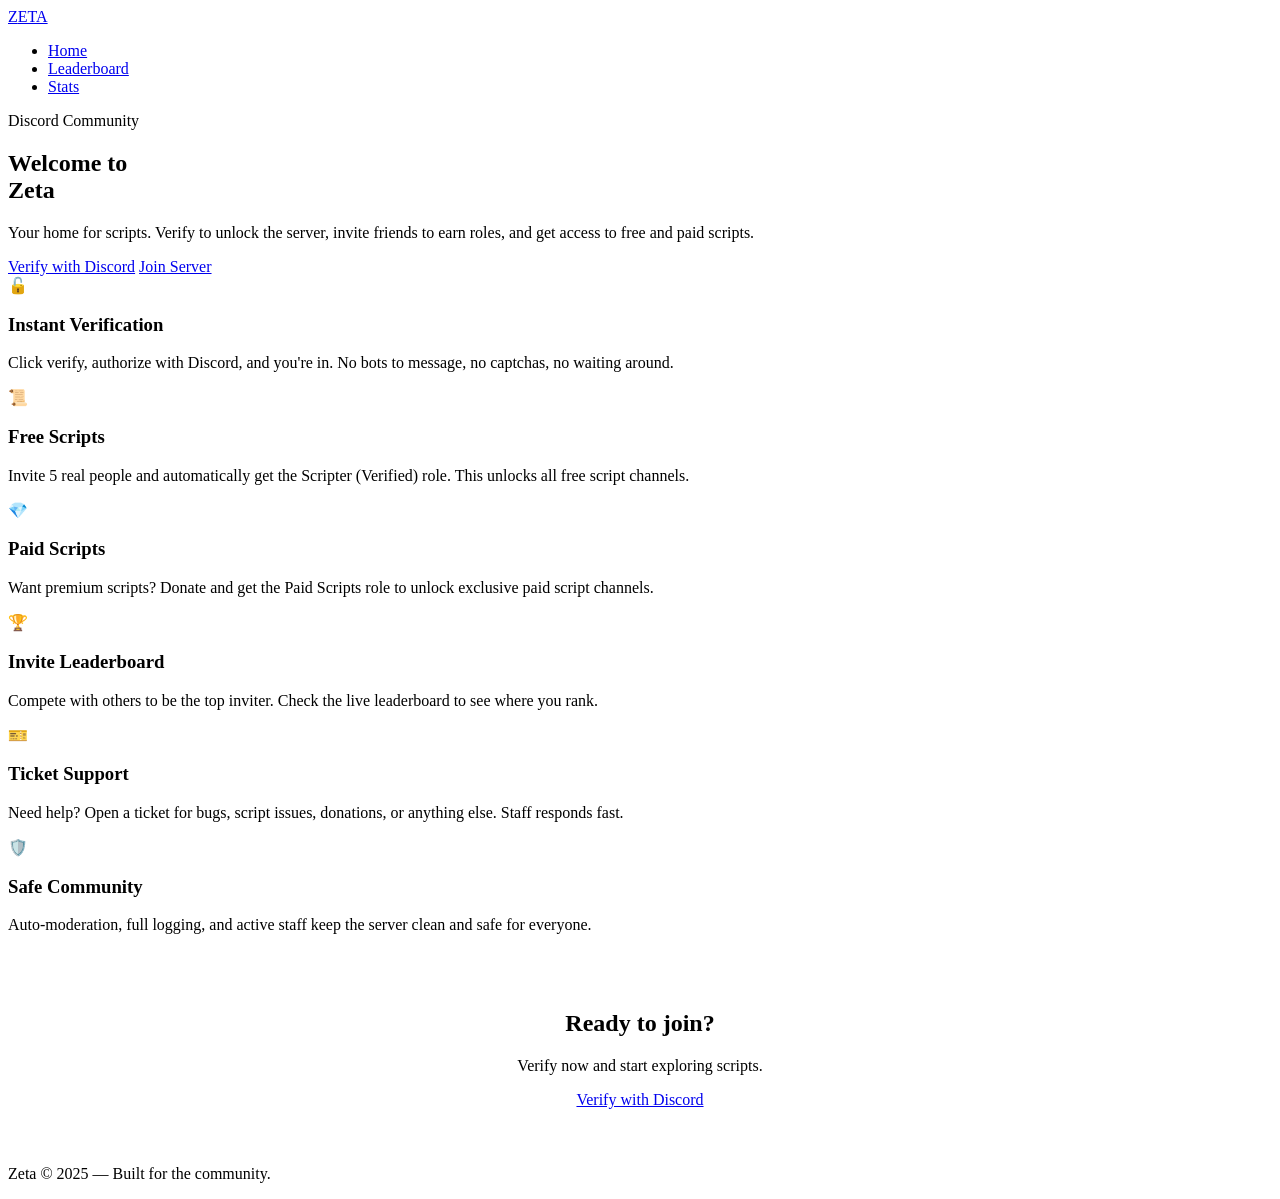
==== index.html @ a49b8cf0 "Add files via upload" ====
<!DOCTYPE html>
<html lang="en">
<head>
  <meta charset="UTF-8">
  <meta name="viewport" content="width=device-width, initial-scale=1.0">
  <title>Zeta — Discord Scripts Community</title>
  <meta name="description" content="Join Zeta, the Discord community for scripts. Verify, invite friends, and unlock free and paid scripts.">
  <meta name="theme-color" content="#00ae86">
  <link rel="stylesheet" href="css/style.css">
</head>
<body>
  <div class="glow glow-1"></div>
  <div class="glow glow-2"></div>
  <div class="glow glow-3"></div>

  <nav>
    <div class="nav-inner">
      <a href="index.html" class="logo"><span>Z</span>ETA</a>
      <ul class="links">
        <li><a href="index.html" class="active">Home</a></li>
        <li><a href="leaderboard.html">Leaderboard</a></li>
        <li><a href="stats.html">Stats</a></li>
      </ul>
    </div>
  </nav>

  <main>
    <section class="hero">
      <div class="fade-up">
        <span class="badge">Discord Community</span>
      </div>
      <h1 class="fade-up">Welcome to<br><span class="accent">Zeta</span></h1>
      <p class="subtitle fade-up">Your home for scripts. Verify to unlock the server, invite friends to earn roles, and get access to free and paid scripts.</p>
      <div class="btn-group fade-up">
        <a href="WORKER_URL/verify" class="btn btn-primary">Verify with Discord</a>
        <a href="https://discord.gg/YOUR_INVITE" class="btn btn-outline">Join Server</a>
      </div>
    </section>

    <section class="features">
      <div class="card feature-card fade-up">
        <div class="icon">🔓</div>
        <h3>Instant Verification</h3>
        <p>Click verify, authorize with Discord, and you're in. No bots to message, no captchas, no waiting around.</p>
      </div>
      <div class="card feature-card fade-up">
        <div class="icon">📜</div>
        <h3>Free Scripts</h3>
        <p>Invite 5 real people and automatically get the Scripter (Verified) role. This unlocks all free script channels.</p>
      </div>
      <div class="card feature-card fade-up">
        <div class="icon">💎</div>
        <h3>Paid Scripts</h3>
        <p>Want premium scripts? Donate and get the Paid Scripts role to unlock exclusive paid script channels.</p>
      </div>
      <div class="card feature-card fade-up">
        <div class="icon">🏆</div>
        <h3>Invite Leaderboard</h3>
        <p>Compete with others to be the top inviter. Check the live leaderboard to see where you rank.</p>
      </div>
      <div class="card feature-card fade-up">
        <div class="icon">🎫</div>
        <h3>Ticket Support</h3>
        <p>Need help? Open a ticket for bugs, script issues, donations, or anything else. Staff responds fast.</p>
      </div>
      <div class="card feature-card fade-up">
        <div class="icon">🛡️</div>
        <h3>Safe Community</h3>
        <p>Auto-moderation, full logging, and active staff keep the server clean and safe for everyone.</p>
      </div>
    </section>

    <section style="text-align:center; padding: 40px 0;">
      <div class="section-title">
        <h2>Ready to join?</h2>
        <p>Verify now and start exploring scripts.</p>
      </div>
      <div class="btn-group">
        <a href="WORKER_URL/verify" class="btn btn-discord">Verify with Discord</a>
      </div>
    </section>
  </main>

  <footer>
    <p>Zeta &copy; 2025 &mdash; Built for the community.</p>
  </footer>
</body>
</html>
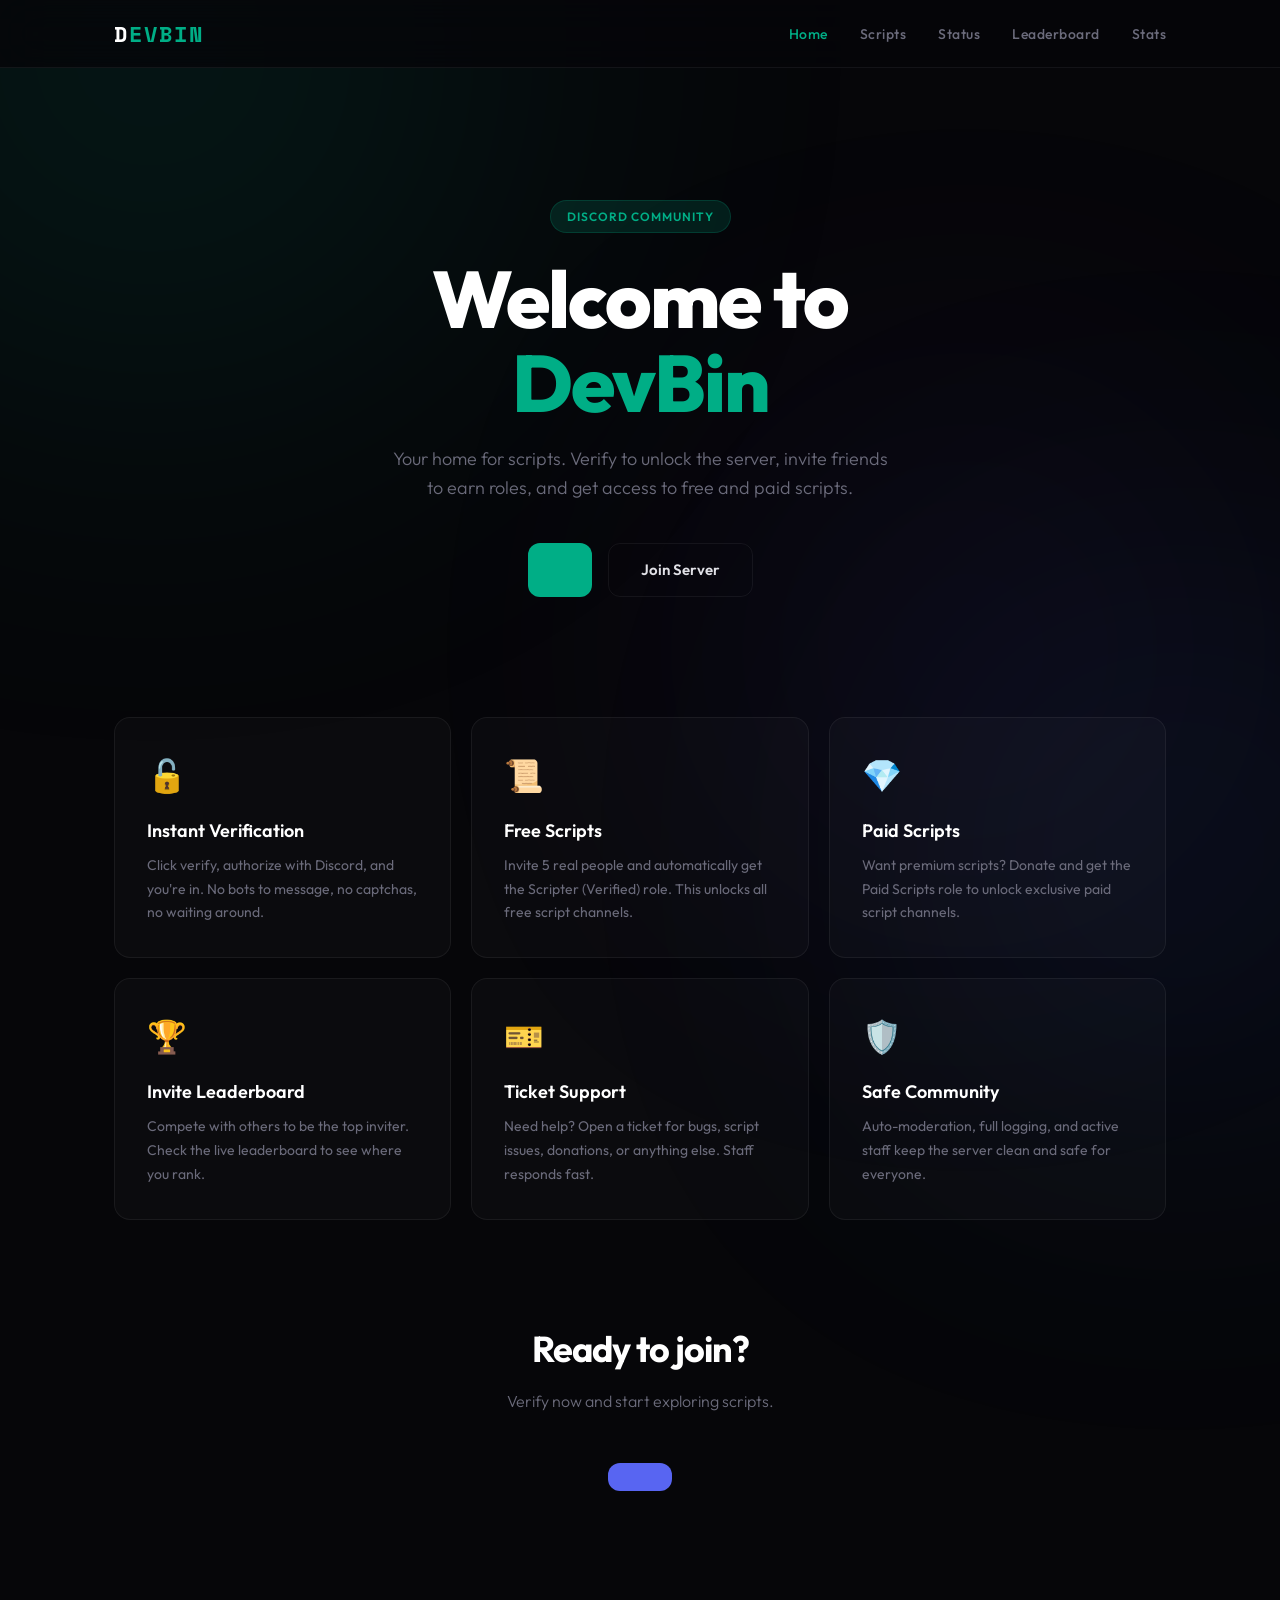
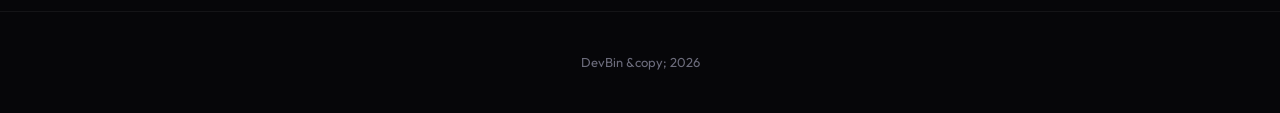
==== commit 0d580c02: "Add files via upload" ====
--- a/index.html
+++ b/index.html
@@ -1,88 +1 @@
-<!DOCTYPE html>
-<html lang="en">
-<head>
-  <meta charset="UTF-8">
-  <meta name="viewport" content="width=device-width, initial-scale=1.0">
-  <title>Zeta — Discord Scripts Community</title>
-  <meta name="description" content="Join Zeta, the Discord community for scripts. Verify, invite friends, and unlock free and paid scripts.">
-  <meta name="theme-color" content="#00ae86">
-  <link rel="stylesheet" href="css/style.css">
-</head>
-<body>
-  <div class="glow glow-1"></div>
-  <div class="glow glow-2"></div>
-  <div class="glow glow-3"></div>
-
-  <nav>
-    <div class="nav-inner">
-      <a href="index.html" class="logo"><span>Z</span>ETA</a>
-      <ul class="links">
-        <li><a href="index.html" class="active">Home</a></li>
-        <li><a href="leaderboard.html">Leaderboard</a></li>
-        <li><a href="stats.html">Stats</a></li>
-      </ul>
-    </div>
-  </nav>
-
-  <main>
-    <section class="hero">
-      <div class="fade-up">
-        <span class="badge">Discord Community</span>
-      </div>
-      <h1 class="fade-up">Welcome to<br><span class="accent">Zeta</span></h1>
-      <p class="subtitle fade-up">Your home for scripts. Verify to unlock the server, invite friends to earn roles, and get access to free and paid scripts.</p>
-      <div class="btn-group fade-up">
-        <a href="WORKER_URL/verify" class="btn btn-primary">Verify with Discord</a>
-        <a href="https://discord.gg/YOUR_INVITE" class="btn btn-outline">Join Server</a>
-      </div>
-    </section>
-
-    <section class="features">
-      <div class="card feature-card fade-up">
-        <div class="icon">🔓</div>
-        <h3>Instant Verification</h3>
-        <p>Click verify, authorize with Discord, and you're in. No bots to message, no captchas, no waiting around.</p>
-      </div>
-      <div class="card feature-card fade-up">
-        <div class="icon">📜</div>
-        <h3>Free Scripts</h3>
-        <p>Invite 5 real people and automatically get the Scripter (Verified) role. This unlocks all free script channels.</p>
-      </div>
-      <div class="card feature-card fade-up">
-        <div class="icon">💎</div>
-        <h3>Paid Scripts</h3>
-        <p>Want premium scripts? Donate and get the Paid Scripts role to unlock exclusive paid script channels.</p>
-      </div>
-      <div class="card feature-card fade-up">
-        <div class="icon">🏆</div>
-        <h3>Invite Leaderboard</h3>
-        <p>Compete with others to be the top inviter. Check the live leaderboard to see where you rank.</p>
-      </div>
-      <div class="card feature-card fade-up">
-        <div class="icon">🎫</div>
-        <h3>Ticket Support</h3>
-        <p>Need help? Open a ticket for bugs, script issues, donations, or anything else. Staff responds fast.</p>
-      </div>
-      <div class="card feature-card fade-up">
-        <div class="icon">🛡️</div>
-        <h3>Safe Community</h3>
-        <p>Auto-moderation, full logging, and active staff keep the server clean and safe for everyone.</p>
-      </div>
-    </section>
-
-    <section style="text-align:center; padding: 40px 0;">
-      <div class="section-title">
-        <h2>Ready to join?</h2>
-        <p>Verify now and start exploring scripts.</p>
-      </div>
-      <div class="btn-group">
-        <a href="WORKER_URL/verify" class="btn btn-discord">Verify with Discord</a>
-      </div>
-    </section>
-  </main>
-
-  <footer>
-    <p>Zeta &copy; 2025 &mdash; Built for the community.</p>
-  </footer>
-</body>
-</html>
+<!DOCTYPE html><html lang="en"><head><meta charset="UTF-8"><meta name="viewport" content="width=device-width,initial-scale=1.0"><title>&#x44;&#x65;&#x76;&#x42;&#x69;&#x6E;&#x20;&#x26;&#x23;&#x38;&#x32;&#x31;&#x32;&#x3B;&#x20;&#x44;&#x69;&#x73;&#x63;&#x6F;&#x72;&#x64;&#x20;&#x53;&#x63;&#x72;&#x69;&#x70;&#x74;&#x73;&#x20;&#x43;&#x6F;&#x6D;&#x6D;&#x75;&#x6E;&#x69;&#x74;&#x79;</title><meta name="description" content="&#x4A;&#x6F;&#x69;&#x6E;&#x20;&#x44;&#x65;&#x76;&#x42;&#x69;&#x6E;&#x2C;&#x20;&#x74;&#x68;&#x65;&#x20;&#x44;&#x69;&#x73;&#x63;&#x6F;&#x72;&#x64;&#x20;&#x63;&#x6F;&#x6D;&#x6D;&#x75;&#x6E;&#x69;&#x74;&#x79;&#x20;&#x66;&#x6F;&#x72;&#x20;&#x73;&#x63;&#x72;&#x69;&#x70;&#x74;&#x73;&#x2E;"><meta name="theme-color" content="#00ae86"><style>@import url('https://fonts.googleapis.com/css2?family=Space+Mono:wght@400;700&family=Outfit:wght@300;400;500;600;700;800&display=swap');:root{--_0:#060609;--_1:rgba(255,255,255,0.025);--_2:rgba(255,255,255,0.05);--_3:rgba(255,255,255,0.06);--_4:rgba(255,255,255,0.12);--_5:#e0e0e6;--_6:#6b6b7b;--_7:#ffffff;--_8:#00ae86;--_9:rgba(0,174,134,0.15);--_a:#008a6a;--_b:#5865F2;--_c:#4752c4;--_d:#ff4466;--_e:#ffd700;--_f:#c0c0c0;--_g:#cd7f32}*{margin:0;padding:0;box-sizing:border-box}html{scroll-behavior:smooth}body{background:var(--_0);color:var(--_5);font-family:'Outfit',sans-serif;min-height:100vh;overflow-x:hidden;line-height:1.6}.x0{position:fixed;border-radius:50%;filter:blur(180px);opacity:.12;pointer-events:none;z-index:0}.x0a{width:700px;height:700px;background:var(--_8);top:-300px;left:-200px}.x0b{width:500px;height:500px;background:#3b82f6;bottom:-200px;right:-150px}.x0c{width:400px;height:400px;background:#8b5cf6;top:50%;left:60%}.x1{position:fixed;top:0;width:100%;z-index:100;padding:16px 0;backdrop-filter:blur(20px);background:rgba(6,6,9,0.8);border-bottom:1px solid var(--_3)}.x1i{max-width:1100px;margin:0 auto;padding:0 24px;display:flex;align-items:center;justify-content:space-between}.x1l{font-family:'Space Mono',monospace;font-size:22px;font-weight:700;color:var(--_8);text-decoration:none;letter-spacing:2px;text-transform:uppercase}.x1l span{color:var(--_7)}.x1n{display:flex;gap:32px;list-style:none}.x1n a{color:var(--_6);text-decoration:none;font-weight:500;font-size:14px;letter-spacing:.5px;transition:color .2s}.x1n a:hover,.x1n a.q{color:var(--_8)}.x2{position:relative;z-index:1;max-width:1100px;margin:0 auto;padding:120px 24px 80px}.x3{text-align:center;padding:80px 0 60px}.x3b{display:inline-block;padding:6px 16px;background:var(--_9);border:1px solid rgba(0,174,134,0.2);border-radius:100px;font-size:12px;font-weight:600;color:var(--_8);letter-spacing:1px;text-transform:uppercase;margin-bottom:24px}.x3h{font-size:clamp(48px,8vw,80px);font-weight:800;color:var(--_7);line-height:1.05;margin-bottom:20px;letter-spacing:-2px}.x3h .a{color:var(--_8)}.x3p{font-size:18px;color:var(--_6);max-width:500px;margin:0 auto 40px;font-weight:300}.b0{display:inline-flex;align-items:center;gap:10px;padding:14px 32px;border-radius:12px;font-size:15px;font-weight:600;text-decoration:none;transition:all .25s ease;border:none;cursor:pointer;font-family:'Outfit',sans-serif}.b1{background:var(--_8);color:#000}.b1:hover{background:#00c896;transform:translateY(-2px);box-shadow:0 8px 40px var(--_9)}.b2{background:var(--_b);color:#fff}.b2:hover{background:var(--_c);transform:translateY(-2px);box-shadow:0 8px 40px rgba(88,101,242,0.25)}.b3{background:transparent;color:var(--_5);border:1px solid var(--_3)}.b3:hover{border-color:var(--_8);color:var(--_8);transform:translateY(-2px)}.bg{display:flex;gap:16px;justify-content:center;flex-wrap:wrap}.c0{background:var(--_1);border:1px solid var(--_3);border-radius:16px;padding:32px;transition:all .3s ease}.c0:hover{background:var(--_2);border-color:var(--_4);transform:translateY(-2px)}.g0{display:grid;grid-template-columns:repeat(auto-fit,minmax(300px,1fr));gap:20px;margin:60px 0}.g0c{padding:32px}.g0c .i{font-size:32px;margin-bottom:16px}.g0c h3{font-size:18px;font-weight:600;color:var(--_7);margin-bottom:8px}.g0c p{font-size:14px;color:var(--_6);line-height:1.7}.st{text-align:center;margin-bottom:48px}.st h2{font-size:36px;font-weight:700;color:var(--_7);margin-bottom:12px;letter-spacing:-1px}.st p{font-size:16px;color:var(--_6);font-weight:300}.ll{max-width:700px;margin:0 auto;display:flex;flex-direction:column;gap:8px}.lr{display:flex;align-items:center;gap:16px;padding:16px 24px;background:var(--_1);border:1px solid var(--_3);border-radius:12px;transition:all .2s ease}.lr:hover{background:var(--_2);border-color:var(--_4)}.lr.t1{border-left:3px solid var(--_e)}.lr.t2{border-left:3px solid var(--_f)}.lr.t3{border-left:3px solid var(--_g)}.lk{font-family:'Space Mono',monospace;font-size:18px;font-weight:700;width:40px;text-align:center;flex-shrink:0}.lk.t1{color:var(--_e)}.lk.t2{color:var(--_f)}.lk.t3{color:var(--_g)}.la{width:40px;height:40px;border-radius:50%;background:var(--_3);flex-shrink:0}.li{flex:1}.ln{font-weight:600;color:var(--_7);font-size:15px}.lc{font-family:'Space Mono',monospace;font-weight:700;color:var(--_8);font-size:16px;flex-shrink:0}.sg{display:grid;grid-template-columns:repeat(auto-fit,minmax(220px,1fr));gap:20px;max-width:900px;margin:0 auto}.sc{text-align:center;padding:36px 24px}.sv{font-family:'Space Mono',monospace;font-size:42px;font-weight:700;color:var(--_8);line-height:1;margin-bottom:8px}.sl{font-size:14px;color:var(--_6);text-transform:uppercase;letter-spacing:1px;font-weight:500}.rp{display:flex;align-items:center;justify-content:center;min-height:calc(100vh - 200px);text-align:center}.ri{font-size:72px;margin-bottom:24px}.rp h1{font-size:32px;font-weight:700;margin-bottom:12px}.rp h1.rs{color:var(--_8)}.rp h1.re{color:var(--_d)}.rp p{color:var(--_6);font-size:16px;margin-bottom:32px;max-width:400px;margin-left:auto;margin-right:auto}.ld{text-align:center;padding:60px 0;color:var(--_6)}.ld .sp{width:32px;height:32px;border:3px solid var(--_3);border-top-color:var(--_8);border-radius:50%;animation:_s .8s linear infinite;margin:0 auto 16px}@keyframes _s{to{transform:rotate(360deg)}}.ft{position:relative;z-index:1;text-align:center;padding:40px 24px;border-top:1px solid var(--_3);color:var(--_6);font-size:13px}.ft a{color:var(--_8);text-decoration:none}@media(max-width:640px){.x1n{gap:20px}.x1n a{font-size:13px}.x3{padding:40px 0}.x3h{letter-spacing:-1px}.g0{grid-template-columns:1fr}.sg{grid-template-columns:repeat(2,1fr)}.bg{flex-direction:column;align-items:center}}@keyframes _f{from{opacity:0;transform:translateY(20px)}to{opacity:1;transform:translateY(0)}}.z{animation:_f .6s ease forwards;opacity:0}.z:nth-child(1){animation-delay:.1s}.z:nth-child(2){animation-delay:.2s}.z:nth-child(3){animation-delay:.3s}.z:nth-child(4){animation-delay:.4s}.z:nth-child(5){animation-delay:.5s}.z:nth-child(6){animation-delay:.6s} .ll{max-width:700px;margin:0 auto;display:flex;flex-direction:column;gap:8px}.lr{display:flex;align-items:center;gap:16px;padding:16px 24px;background:var(--_1);border:1px solid var(--_3);border-radius:12px;transition:all .2s ease}.lr:hover{background:var(--_2);border-color:var(--_4)}.lr.t1{border-left:3px solid var(--_e)}.lr.t2{border-left:3px solid var(--_f)}.lr.t3{border-left:3px solid var(--_g)}.lk{font-family:'Space Mono',monospace;font-size:18px;font-weight:700;width:40px;text-align:center;flex-shrink:0}.lk.t1{color:var(--_e)}.lk.t2{color:var(--_f)}.lk.t3{color:var(--_g)}.la{width:40px;height:40px;border-radius:50%;background:var(--_3);flex-shrink:0}.li{flex:1}.ln{font-weight:600;color:var(--_7);font-size:15px}.lc{font-family:'Space Mono',monospace;font-weight:700;color:var(--_8);font-size:16px;flex-shrink:0}.sg{display:grid;grid-template-columns:repeat(auto-fit,minmax(220px,1fr));gap:20px;max-width:900px;margin:0 auto}.sc{text-align:center;padding:36px 24px}.sv{font-family:'Space Mono',monospace;font-size:42px;font-weight:700;color:var(--_8);line-height:1;margin-bottom:8px}.sl{font-size:14px;color:var(--_6);text-transform:uppercase;letter-spacing:1px;font-weight:500}.rp{display:flex;align-items:center;justify-content:center;min-height:calc(100vh - 200px);text-align:center}.ri{font-size:72px;margin-bottom:24px}.rp h1{font-size:32px;font-weight:700;margin-bottom:12px}.rp h1.rs{color:var(--_8)}.rp h1.re{color:var(--_d)}.rp p{color:var(--_6);font-size:16px;margin-bottom:32px;max-width:400px;margin-left:auto;margin-right:auto}.ld{text-align:center;padding:60px 0;color:var(--_6)}.ld .sp{width:32px;height:32px;border:3px solid var(--_3);border-top-color:var(--_8);border-radius:50%;animation:_s .8s linear infinite;margin:0 auto 16px}@keyframes _s{to{transform:rotate(360deg)}}</style></head><body><div class="x0 x0a"></div><div class="x0 x0b"></div><div class="x0 x0c"></div><nav class="x1"><div class="x1i"><a href="index.html" class="x1l"><span>D</span>EVBIN</a><ul class="x1n"><li><a href="index.html" class="q">Home</a></li><li><a href="scripts.html">Scripts</a></li><li><a href="status.html">Status</a></li><li><a href="leaderboard.html">Leaderboard</a></li><li><a href="stats.html">Stats</a></li></ul></div></nav><main class="x2"><section class="x3"><div class="z"><span class="x3b">Discord Community</span></div><h1 class="x3h z">Welcome to<br><span class="a">DevBin</span></h1><p class="x3p z">Your home for scripts. Verify to unlock the server, invite friends to earn roles, and get access to free and paid scripts.</p><div class="bg z"><a href="https://zeta-verify.scriptsforyou.workers.dev/verify" class="b0 b1"></a><a href="https://discord.gg/devbinn" class="b0 b3">Join Server</a></div></section><section class="g0"><div class="c0 g0c z"><div class="i">&#x1F513;</div><h3>&#x49;&#x6E;&#x73;&#x74;&#x61;&#x6E;&#x74;&#x20;&#x56;&#x65;&#x72;&#x69;&#x66;&#x69;&#x63;&#x61;&#x74;&#x69;&#x6F;&#x6E;</h3><p>Click verify, authorize with Discord, and you're in. No bots to message, no captchas, no waiting around.</p></div><div class="c0 g0c z"><div class="i">&#x1F4DC;</div><h3>&#x46;&#x72;&#x65;&#x65;&#x20;&#x53;&#x63;&#x72;&#x69;&#x70;&#x74;&#x73;</h3><p>Invite 5 real people and automatically get the Scripter (Verified) role. This unlocks all free script channels.</p></div><div class="c0 g0c z"><div class="i">&#x1F48E;</div><h3>&#x50;&#x61;&#x69;&#x64;&#x20;&#x53;&#x63;&#x72;&#x69;&#x70;&#x74;&#x73;</h3><p>Want premium scripts? Donate and get the Paid Scripts role to unlock exclusive paid script channels.</p></div><div class="c0 g0c z"><div class="i">&#x1F3C6;</div><h3>&#x49;&#x6E;&#x76;&#x69;&#x74;&#x65;&#x20;&#x4C;&#x65;&#x61;&#x64;&#x65;&#x72;&#x62;&#x6F;&#x61;&#x72;&#x64;</h3><p>Compete with others to be the top inviter. Check the live leaderboard to see where you rank.</p></div><div class="c0 g0c z"><div class="i">&#x1F3AB;</div><h3>&#x54;&#x69;&#x63;&#x6B;&#x65;&#x74;&#x20;&#x53;&#x75;&#x70;&#x70;&#x6F;&#x72;&#x74;</h3><p>Need help? Open a ticket for bugs, script issues, donations, or anything else. Staff responds fast.</p></div><div class="c0 g0c z"><div class="i">&#x1F6E1;&#xFE0F;</div><h3>&#x53;&#x61;&#x66;&#x65;&#x20;&#x43;&#x6F;&#x6D;&#x6D;&#x75;&#x6E;&#x69;&#x74;&#x79;</h3><p>Auto-moderation, full logging, and active staff keep the server clean and safe for everyone.</p></div></section><section style="text-align:center;padding:40px 0"><div class="st"><h2>&#x52;&#x65;&#x61;&#x64;&#x79;&#x20;&#x74;&#x6F;&#x20;&#x6A;&#x6F;&#x69;&#x6E;&#x3F;</h2><p>Verify now and start exploring scripts.</p></div><div class="bg"><a href="https://zeta-verify.scriptsforyou.workers.dev/verify" class="b0 b2"></a></div></section></main><footer class="ft"><p>&#x44;&#x65;&#x76;&#x42;&#x69;&#x6E;&#x20;&#x26;&#x63;&#x6F;&#x70;&#x79;&#x3B;&#x20;&#x32;&#x30;&#x32;&#x36;</p></footer><div style="position:absolute;left:-9999px;opacity:0;pointer-events:none;height:0;overflow:hidden" aria-hidden="true"><span data-x="0"></span><span data-x="1"></span><span data-x="2"></span><span data-x="3"></span><span data-x="4"></span><span data-x="5"></span><span data-x="6"></span><span data-x="7"></span><span data-x="8"></span><span data-x="9"></span><span data-x="10"></span><span data-x="11"></span><span data-x="12"></span><span data-x="13"></span><span data-x="14"></span><span data-x="15"></span><span data-x="16"></span><span data-x="17"></span><span data-x="18"></span><span data-x="19"></span></div></body></html>
